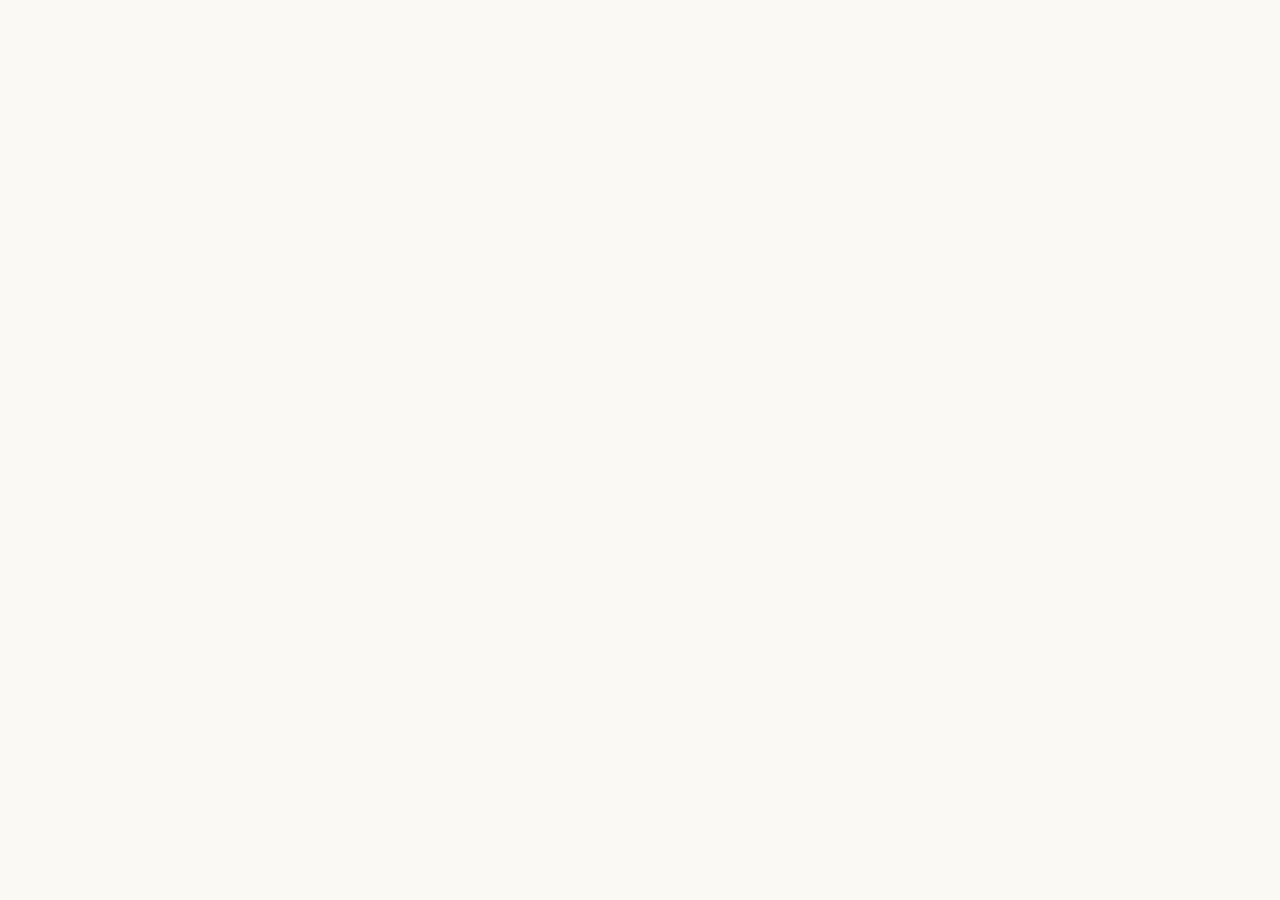
==== index.html @ 00b9f372 "Initial site" ====
<!DOCTYPE html><html lang="en"><head><meta charSet="utf-8"/><meta name="viewport" content="width=device-width, initial-scale=1"/><link rel="preload" as="image" href="/__l5e/assets-v1/bdac2f98-47c3-4724-bcce-546f2a1979a0/headshot-portrait.jpg"/><link rel="stylesheet" href="/assets/styles-sfELHkN-.css" data-precedence="default"/><link rel="stylesheet" href="https://fonts.googleapis.com/css2?family=Newsreader:opsz,wght@6..72,400;6..72,500;6..72,600&amp;family=Inter:wght@400;500;600&amp;family=IBM+Plex+Mono:wght@400&amp;display=swap" data-precedence="default"/><title>Austin van Loon — Sociologist &amp; Computational Social Scientist</title><meta name="author" content="Austin van Loon"/><meta property="og:site_name" content="Austin van Loon"/><meta property="og:image" content="https://austinvanloon.com/__l5e/assets-v1/bb53917c-8274-41da-8b8e-26cd615ee425/headshot-square.jpg"/><meta name="description" content="Austin van Loon is a sociologist and computational social scientist at the MIT Sloan School of Management. He studies how people make sense of their social worlds and builds methods for doing social science in the age of AI."/><meta property="og:title" content="Austin van Loon — Sociologist &amp; Computational Social Scientist"/><meta property="og:description" content="Austin van Loon is a sociologist and computational social scientist at the MIT Sloan School of Management. He studies how people make sense of their social worlds and builds methods for doing social science in the age of AI."/><meta property="og:url" content="https://austinvanloon.com/"/><meta property="og:type" content="website"/><meta name="twitter:card" content="summary"/><link rel="modulepreload" href="/assets/index-CsBzL3t3.js"/><link rel="modulepreload" href="/assets/routes-BfhGq9qo.js"/><link rel="modulepreload" href="/assets/ui-CiUpcqqv.js"/><link rel="icon" type="image/svg+xml" href="/favicon.svg"/><link rel="preconnect" href="https://fonts.googleapis.com"/><link rel="preconnect" href="https://fonts.gstatic.com" crossorigin="anonymous"/><link rel="canonical" href="https://austinvanloon.com/"/><script type="application/ld+json">{"@context":"https://schema.org","@type":"Person","name":"Austin van Loon","jobTitle":"Class of 1956 Career Development Assistant Professor, MIT Sloan School of Management","email":"mailto:vanloon@mit.edu","affiliation":{"@type":"Organization","name":"MIT Sloan School of Management"},"sameAs":["https://scholar.google.com/citations?user=yGcmQPIAAAAJ","https://github.com/AustinVL","https://www.linkedin.com/in/austin-van-loon-a25b64123/","https://x.com/AustinVanLoon","https://bsky.app/profile/austin-van-loon.bsky.social","https://mitsloan.mit.edu/faculty/directory/austin-van-loon","https://orcid.org/0000-0002-9565-7392"]}</script></head><body><div class="flex min-h-screen flex-col"><header class="sticky top-0 z-50 border-b border-rule bg-background/90 backdrop-blur-sm"><div class="mx-auto flex max-w-5xl items-center justify-between gap-4 px-5 py-3.5 sm:px-8"><a class="font-serif text-lg font-medium tracking-tight text-foreground hover:text-primary sm:text-xl active" href="/" data-status="active" aria-current="page">Austin van Loon</a><nav class="hidden items-center gap-6 min-[720px]:flex" aria-label="Primary"><a href="/research" class="text-sm text-muted-foreground transition-colors hover:text-primary">Research &amp; Writings</a><a href="/software-teaching" class="text-sm text-muted-foreground transition-colors hover:text-primary">Software &amp; Teaching</a><a href="/cv" class="text-sm text-muted-foreground transition-colors hover:text-primary">CV</a></nav><button type="button" aria-expanded="false" aria-label="Open menu" class="-mr-2 inline-flex shrink-0 items-center justify-center rounded-md p-2 text-foreground min-[720px]:hidden"><svg width="22" height="22" viewBox="0 0 24 24" fill="none" stroke="currentColor" stroke-width="1.75" aria-hidden="true"><path d="M3 6h18"></path><path d="M3 12h18"></path><path d="M3 18h18"></path></svg></button></div></header><div class="flex-1"><!--$--><main class="mx-auto max-w-5xl px-5 pt-14 sm:px-8 sm:pt-20"><section class="grid items-start gap-10 md:grid-cols-[1.35fr_1fr] md:gap-14"><div class="min-w-0"><h1 class="font-serif text-4xl leading-[1.1] text-foreground sm:text-5xl">Austin van Loon</h1><p class="mt-3 text-sm font-medium tracking-wide text-primary uppercase">Sociologist · Computational Social Scientist</p><p class="mt-3 text-base text-muted-foreground">Class of 1956 Career Development Assistant Professor,<br class="hidden sm:block"/> MIT Sloan School of Management</p><blockquote class="mt-7 border-l-2 border-primary/40 pl-5 font-serif text-lg leading-relaxed text-foreground sm:text-xl">I study how people make sense of their social worlds — and how that shapes whether we learn from disagreement, coordinate, and act together. I also build methods that use AI to make social science itself more rigorous, including experiments that combine human participants with AI predictions.</blockquote><div class="mt-8 flex flex-wrap gap-3"><a href="/research" class="rounded-md bg-primary px-4 py-2.5 text-sm font-medium text-primary-foreground transition-opacity hover:opacity-90">Research &amp; Writings</a><a href="/cv" class="rounded-md border border-rule px-4 py-2.5 text-sm font-medium text-foreground transition-colors hover:border-primary hover:text-primary">Curriculum Vitae</a></div></div><img src="/__l5e/assets-v1/bdac2f98-47c3-4724-bcce-546f2a1979a0/headshot-portrait.jpg" alt="Austin van Loon" width="1400" height="2100" class="w-full max-w-sm justify-self-start rounded-xl border border-rule object-cover md:justify-self-end"/></section><section class="mt-20 grid gap-6 md:grid-cols-2"><div class="rounded-xl border border-rule bg-card p-6 sm:p-8 "><h2 class="font-serif text-xl text-foreground">Making Sense of Disagreement</h2><p class="mt-3 text-sm leading-relaxed text-muted-foreground">In settings marked by disagreement and ambiguity, what happens next depends on interpretation: what information means, whose reading wins out, and how shared understandings turn into action. I study this in contexts ranging from political polarization and immigration attitudes to the design of social media platforms and the arrival of AI in organizations and higher education.</p><p class="mt-4 text-sm"><a href="/research#disagreement" class="link-accent">Explore this agenda →</a></p></div><div class="rounded-xl border border-rule bg-card p-6 sm:p-8 "><h2 class="font-serif text-xl text-foreground">Social Science in the Age of AI</h2><p class="mt-3 text-sm leading-relaxed text-muted-foreground">AI is transforming how social science gets done. Treating AI simulations as substitutes for people can produce confidently wrong conclusions — so I build methods that put AI to work without giving up rigor: experimental designs that mix human subjects with LLM predictions and stay unbiased no matter how wrong the model is, and frameworks for understanding what automated text analysis actually measures.</p><p class="mt-4 text-sm"><a href="/research#ai-methods" class="link-accent">Explore this agenda →</a></p></div></section><section class="mt-20"><h2 class="font-serif text-2xl text-foreground sm:text-3xl">About</h2><div class="measure mt-5 space-y-4 leading-relaxed text-foreground/90"><p>I am a sociologist and computational social scientist at the MIT Sloan School of Management, where I am the Class of 1956 Career Development Assistant Professor of Work and Organization Studies. I am a standing faculty member of the Organization Studies group, a core faculty member of the Economic Sociology program, and a member of the Managerial Communications group. I am also a member of the MIT Behavioral Research Lab Advisory Board.</p><p>Before MIT, I completed my PhD in Sociology at Stanford University, where my dissertation examined how artificial intelligence can be applied to the sociological study of meaning. I then spent a year as a postdoctoral associate at Duke University&#x27;s Polarization Lab. I received my B.S. in Sociology and my B.A. in Psychology from the University of Iowa.</p><p>My work has appeared in outlets including <em>Management Science</em>,<!-- --> <em>Sociological Methods &amp; Research</em>, <em>PNAS</em>,<!-- --> <em>Nature Human Behaviour</em>, <em>Nature Computational Science</em>,<!-- --> <em>Scientific Reports</em>, <em>Communications Psychology</em>,<!-- --> <em>Social Science Research</em>, and <em>American Behavioral Scientist</em>.</p></div></section><section class="mt-20"><h2 class="font-serif text-2xl text-foreground sm:text-3xl">Recent highlights</h2><ul class="mt-6 divide-y divide-rule border-t border-rule"><li class="grid gap-1 py-4 sm:grid-cols-[9rem_1fr] sm:gap-6"><span class="text-sm font-medium text-primary">July 2026</span><span class="text-sm leading-relaxed text-foreground/90">“Designing social media to promote productive political dialogue” published in<!-- --> <em>Scientific Reports</em>.</span></li><li class="grid gap-1 py-4 sm:grid-cols-[9rem_1fr] sm:gap-6"><span class="text-sm font-medium text-primary">July 2026</span><span class="text-sm leading-relaxed text-foreground/90"><code class="rounded bg-secondary px-1.5 py-0.5 font-mono text-[0.85em]">mixedsubjects</code>, our R package for designing and analyzing experiments that combine human subjects with LLM predictions, released on CRAN (v1.0.0).</span></li><li class="grid gap-1 py-4 sm:grid-cols-[9rem_1fr] sm:gap-6"><span class="text-sm font-medium text-primary">2026</span><span class="text-sm leading-relaxed text-foreground/90">Co-organizing the Junior Faculty in Organizational Theory Conference, held at MIT Sloan for the first time; invited talks at the Yale Computational Social Science Seminar and Northwestern&#x27;s symposium on validating generative-AI-based social science.</span></li><li class="grid gap-1 py-4 sm:grid-cols-[9rem_1fr] sm:gap-6"><span class="text-sm font-medium text-primary">August 2025</span><span class="text-sm leading-relaxed text-foreground/90">Invited News &amp; Views piece, “Experimenting on AI can (sometimes) teach us about ourselves,” published in <em>Nature Computational Science</em>.</span></li><li class="grid gap-1 py-4 sm:grid-cols-[9rem_1fr] sm:gap-6"><span class="text-sm font-medium text-primary">2025</span><span class="text-sm leading-relaxed text-foreground/90">“The Mixed Subjects Design” published in <em>Sociological Methods &amp; Research</em>.</span></li><li class="grid gap-1 py-4 sm:grid-cols-[9rem_1fr] sm:gap-6"><span class="text-sm font-medium text-primary">2025</span><span class="text-sm leading-relaxed text-foreground/90">Invited talks at NYU (PRIISM), SICSS-Paris, and the MIT Conference on Digital Experimentation.</span></li></ul></section><section class="mt-20"><h2 class="font-serif text-2xl text-foreground sm:text-3xl">Teaching</h2><p class="measure mt-5 leading-relaxed text-foreground/90">This year at MIT Sloan I teach <strong>AI Foundations</strong> (required AI-literacy sessions for MBA and EMBA students), lead <strong>AI Builder Space</strong> (a new course where students build products, ventures, and productivity tools with AI), and teach the PhD course <strong>Designing Empirical Research in the Social Sciences</strong>. I previously taught the core MBA course <strong>Communication for Leaders</strong> and co-created the <strong>Generative AI Hackathon for Social Good</strong>. Details, software, and open materials live on the<!-- --> <a href="/software-teaching" class="link-accent">Software &amp; Teaching page →</a></p></section><section class="mt-20"><h2 class="font-serif text-2xl text-foreground sm:text-3xl">Contact</h2><div class="measure mt-5 space-y-2 leading-relaxed text-foreground/90"><p><strong>Email:</strong> <a href="mailto:vanloon@mit.edu" class="link-accent">vanloon@mit.edu</a></p><p><strong>Office:</strong> E62-343, MIT Sloan School of Management, Cambridge, MA</p></div><h3 class="mt-8 font-serif text-lg text-foreground">Get in touch</h3><ul class="measure mt-3 space-y-3 text-sm leading-relaxed text-foreground/90"><li><strong>Researchers:</strong> I&#x27;m glad to hear from people interested in mixed-subjects designs, the projects above, or potential collaborations.</li><li><strong>Prospective PhD students:</strong> I work with doctoral students in MIT Sloan&#x27;s PhD program (Organization Studies and Economic Sociology) as well as MIT&#x27;s Institute for Data, Systems, and Society (IDSS). You don&#x27;t need to email before applying — but you&#x27;re welcome to.</li><li><strong>Journalists &amp; practitioners:</strong> I&#x27;m happy to talk about AI and social science, political division, and designing healthier online platforms.</li></ul></section></main><script>(function(a,f){let l;try{l=JSON.parse(sessionStorage.getItem(a)||"{}")}catch{return}const n=l?.[f||history.state?.__TSR_key];let c=!1;for(const t in n){const e=n[t],o=e?.scrollX,s=e?.scrollY;if(Number.isFinite(o)&&Number.isFinite(s)){if(t==="window")scrollTo(o,s),c=!0;else if(t)try{const r=document.querySelector(t);r&&(r.scrollLeft=o,r.scrollTop=s)}catch{}}}if(c)return;const i=location.hash.slice(1);if(i){const t=history.state?.__hashScrollIntoViewOptions??!0;if(t){const e=document.getElementById(i);e&&e.scrollIntoView(t)}return}scrollTo(0,0)})("tsr-scroll-restoration-v1_3");document.currentScript.remove()</script><!--/$--></div><footer class="mt-24 border-t border-rule"><div class="mx-auto max-w-5xl px-5 py-10 sm:px-8"><div class="flex flex-wrap items-center gap-5"><a href="https://scholar.google.com/citations?user=yGcmQPIAAAAJ" target="_blank" rel="noreferrer" aria-label="Google Scholar" title="Google Scholar" class="text-foreground transition-colors hover:text-primary inline-flex items-center justify-center"><svg width="20" height="20" viewBox="0 0 24 24" fill="currentColor" aria-hidden="true"><path d="M12 2L1 8l11 6 9-4.91V17h2V8L12 2zM5 13.18v4L12 21l7-3.82v-4L12 17l-7-3.82z"></path></svg></a><a href="https://github.com/AustinVL" target="_blank" rel="noreferrer" aria-label="GitHub" title="GitHub" class="text-foreground transition-colors hover:text-primary inline-flex items-center justify-center"><svg width="20" height="20" viewBox="0 0 24 24" fill="currentColor" aria-hidden="true"><path d="M12 .3a12 12 0 0 0-3.8 23.4c.6.1.8-.3.8-.6v-2c-3.3.7-4-1.6-4-1.6-.6-1.4-1.4-1.8-1.4-1.8-1.1-.8.1-.8.1-.8 1.2.1 1.9 1.2 1.9 1.2 1.1 1.9 2.9 1.3 3.6 1 .1-.8.4-1.3.8-1.6-2.7-.3-5.5-1.3-5.5-5.9 0-1.3.5-2.4 1.2-3.2-.1-.3-.5-1.5.1-3.2 0 0 1-.3 3.3 1.2a11.5 11.5 0 0 1 6 0C17.3 4.7 18.3 5 18.3 5c.6 1.7.2 2.9.1 3.2.8.8 1.2 1.9 1.2 3.2 0 4.6-2.8 5.6-5.5 5.9.4.4.8 1.1.8 2.2v3.3c0 .3.2.7.8.6A12 12 0 0 0 12 .3z"></path></svg></a><a href="https://www.linkedin.com/in/austin-van-loon-a25b64123/" target="_blank" rel="noreferrer" aria-label="LinkedIn" title="LinkedIn" class="text-foreground transition-colors hover:text-primary inline-flex items-center justify-center"><svg width="20" height="20" viewBox="0 0 24 24" fill="currentColor" aria-hidden="true"><path d="M20.45 20.45h-3.55v-5.57c0-1.33-.02-3.04-1.85-3.04-1.86 0-2.14 1.45-2.14 2.94v5.67H9.35V9h3.41v1.56h.05c.47-.9 1.63-1.85 3.36-1.85 3.6 0 4.27 2.37 4.27 5.45v6.29zM5.34 7.43a2.06 2.06 0 1 1 0-4.13 2.06 2.06 0 0 1 0 4.13zM7.12 20.45H3.55V9h3.57v11.45zM22.22 0H1.77C.79 0 0 .77 0 1.72v20.56C0 23.23.79 24 1.77 24h20.45c.98 0 1.78-.77 1.78-1.72V1.72C24 .77 23.2 0 22.22 0z"></path></svg></a><a href="https://x.com/AustinVanLoon" target="_blank" rel="noreferrer" aria-label="X" title="X" class="text-foreground transition-colors hover:text-primary inline-flex items-center justify-center"><svg width="18" height="18" viewBox="0 0 24 24" fill="currentColor" aria-hidden="true"><path d="M18.9 1.15h3.68l-8.04 9.19L24 22.85h-7.41l-5.8-7.58-6.64 7.58H.46l8.6-9.83L0 1.15h7.59l5.24 6.93 6.07-6.93zm-1.29 19.5h2.04L6.49 3.24H4.3l13.31 17.41z"></path></svg></a><a href="https://bsky.app/profile/austin-van-loon.bsky.social" target="_blank" rel="noreferrer" aria-label="Bluesky" title="Bluesky" class="text-foreground transition-colors hover:text-primary inline-flex items-center justify-center"><svg width="20" height="20" viewBox="0 0 24 24" fill="currentColor" aria-hidden="true"><path d="M12 10.8C10.9 8.6 7.9 4.6 5.1 2.6 2.4.7 1.4 1 .7 1.3.0 1.7 0 2.9 0 3.6c0 .7.4 6 .7 6.9.9 3 4 4 7 3.7-4.4.7-8.3 2.3-3.2 8 5.6 5.8 7.7-1.2 8.7-4.8 1.1 3.5 2.3 10.3 8.6 4.8 4.8-4.8 1.3-7.3-3.1-8 3 .3 6.1-.7 7-3.7.3-.9.7-6.2.7-6.9 0-.7 0-1.9-.7-2.3-.7-.3-1.7-.6-4.4 1.3C16.1 4.6 13.1 8.6 12 10.8z"></path></svg></a><a href="https://mitsloan.mit.edu/faculty/directory/austin-van-loon" target="_blank" rel="noreferrer" aria-label="MIT Sloan profile" title="MIT Sloan profile" class="text-foreground transition-colors hover:text-primary inline-flex items-center justify-center"><svg width="20" height="20" viewBox="0 0 24 24" fill="none" stroke="currentColor" stroke-width="1.8" aria-hidden="true"><circle cx="12" cy="12" r="9"></circle><path d="M3 12h18M12 3c2.5 2.6 3.8 5.7 3.8 9S14.5 18.4 12 21c-2.5-2.6-3.8-5.7-3.8-9S9.5 5.6 12 3z"></path></svg></a></div><p class="mt-6 text-sm text-muted-foreground"><a class="link-accent" href="mailto:vanloon@mit.edu">vanloon@mit.edu</a> <!-- -->· E62-343, MIT Sloan School of Management, Cambridge, MA</p><p class="mt-2 text-sm text-muted-foreground">© 2026 Austin van Loon · MIT Sloan School of Management</p></div></footer></div><script class="$tsr" id="$tsr-stream-barrier">(self.$R=self.$R||{})["tsr"]=[];self.$_TSR={h(){this.hydrated=!0,this.c()},e(){this.streamEnded=!0,this.c()},c(){this.hydrated&&this.streamEnded&&(delete self.$_TSR,delete self.$R.tsr)},p(e){this.initialized?e():this.buffer.push(e)},buffer:[]};$_TSR.router=($R=>$R[0]={manifest:$R[1]={routes:$R[2]={__root__:$R[3]={preloads:$R[4]=["/assets/index-CsBzL3t3.js"],scripts:$R[5]=[$R[6]={attrs:$R[7]={type:"module",async:!0,src:"/assets/index-CsBzL3t3.js"}}]},"/":$R[8]={preloads:$R[9]=["/assets/routes-BfhGq9qo.js","/assets/ui-CiUpcqqv.js"]}}},matches:$R[10]=[$R[11]={i:"__root__ ",u:1789347440034,s:"success",ssr:!0},$R[12]={i:"  ",u:1789347440035,s:"success",ssr:!0}],lastMatchId:"  "})($R["tsr"]);$_TSR.e();document.currentScript.remove()</script><script type="module" async="" src="/assets/index-CsBzL3t3.js"></script></body></html>
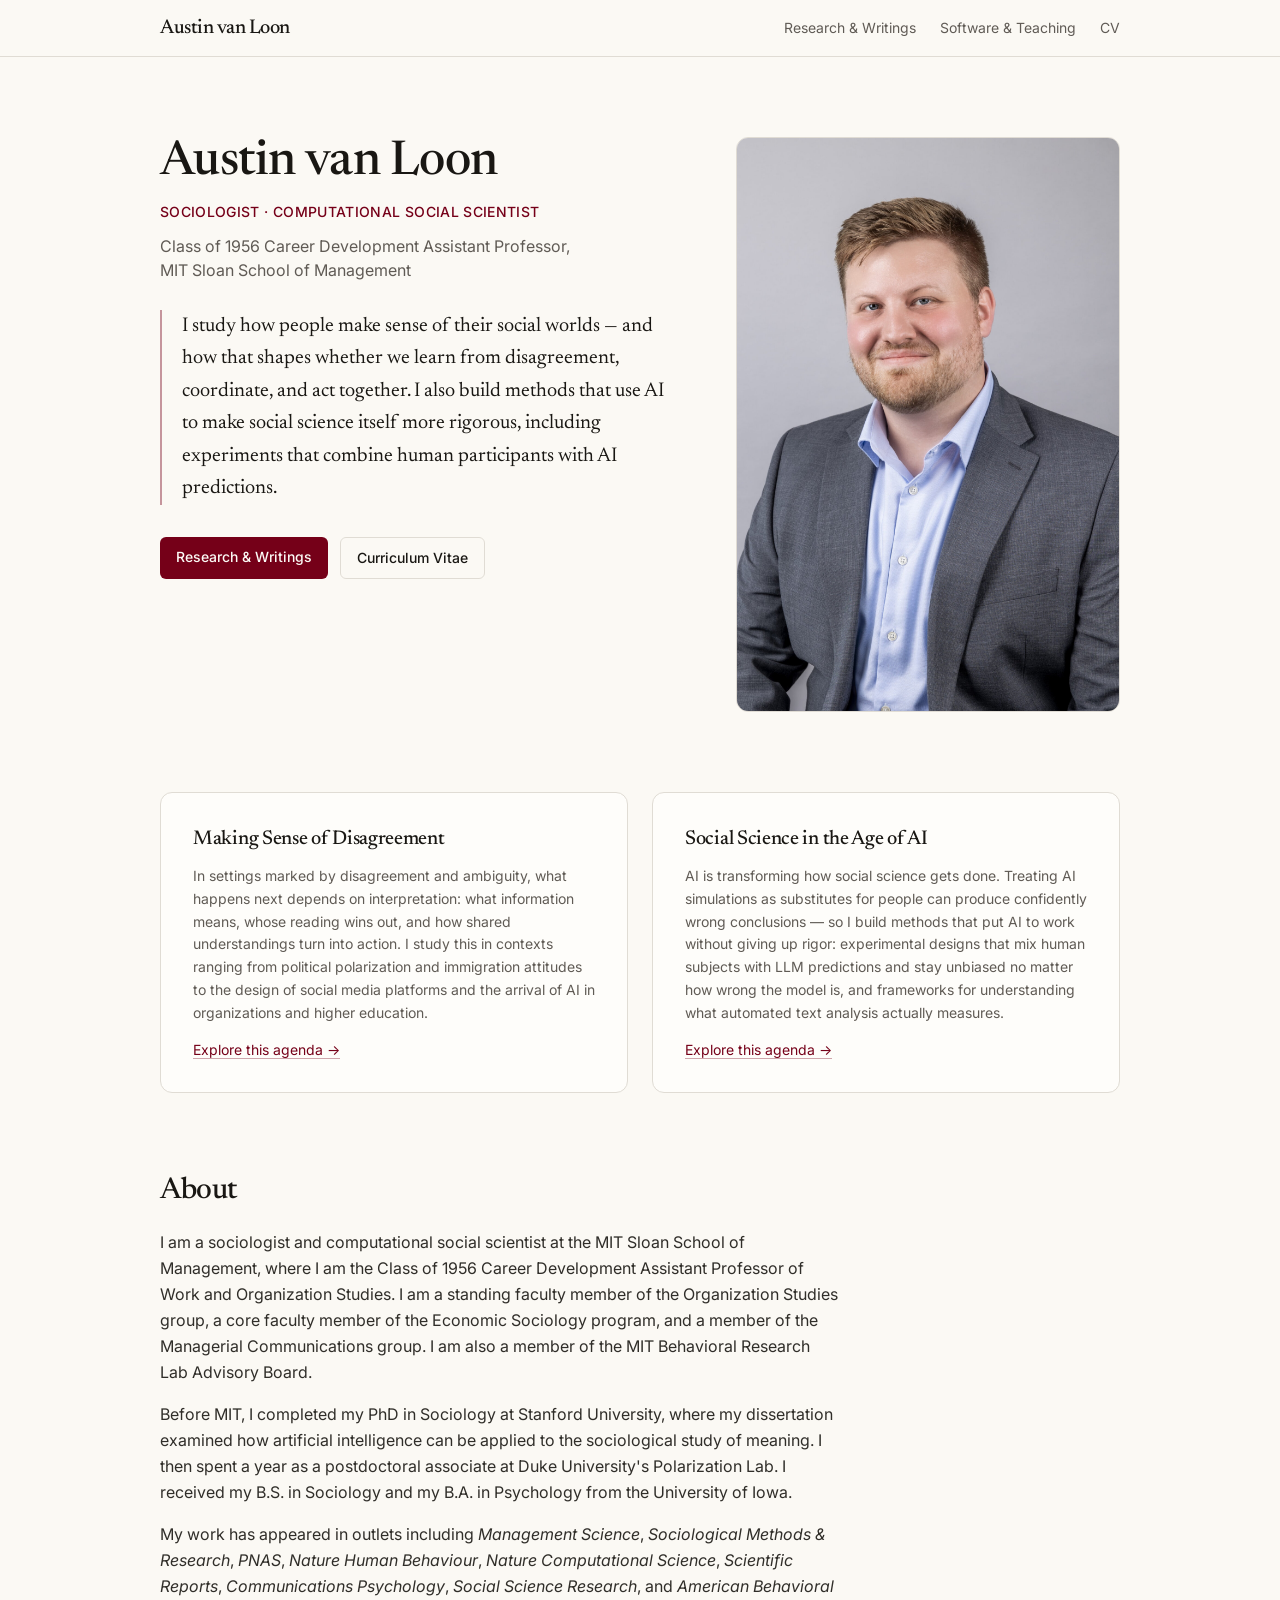
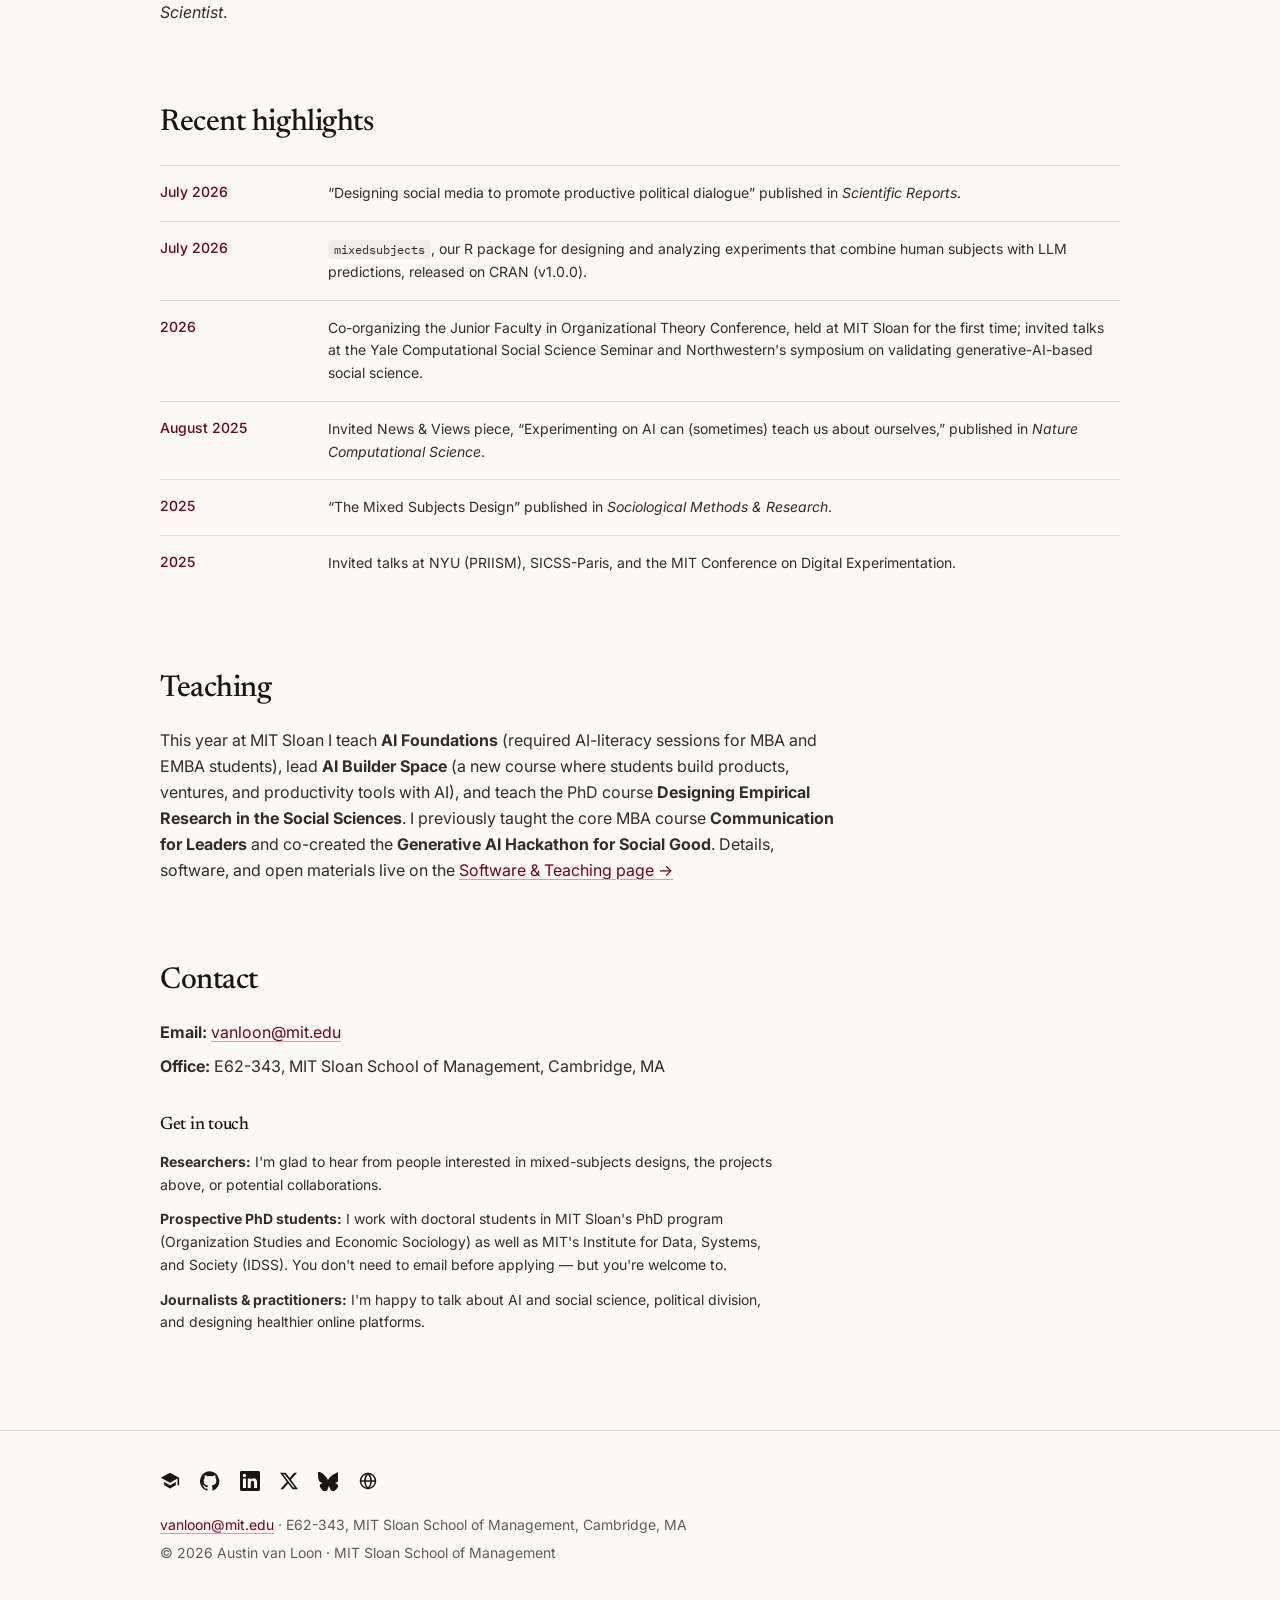
==== commit a153d363: "Remove the React/Lovable runtime; serve the pages as plain static HTML - Strip TanStack Router scrip" ====
--- a/index.html
+++ b/index.html
@@ -1 +1 @@
-<!DOCTYPE html><html lang="en"><head><meta charSet="utf-8"/><meta name="viewport" content="width=device-width, initial-scale=1"/><link rel="preload" as="image" href="/__l5e/assets-v1/bdac2f98-47c3-4724-bcce-546f2a1979a0/headshot-portrait.jpg"/><link rel="stylesheet" href="/assets/styles-sfELHkN-.css" data-precedence="default"/><link rel="stylesheet" href="https://fonts.googleapis.com/css2?family=Newsreader:opsz,wght@6..72,400;6..72,500;6..72,600&amp;family=Inter:wght@400;500;600&amp;family=IBM+Plex+Mono:wght@400&amp;display=swap" data-precedence="default"/><title>Austin van Loon — Sociologist &amp; Computational Social Scientist</title><meta name="author" content="Austin van Loon"/><meta property="og:site_name" content="Austin van Loon"/><meta property="og:image" content="https://austinvanloon.com/__l5e/assets-v1/bb53917c-8274-41da-8b8e-26cd615ee425/headshot-square.jpg"/><meta name="description" content="Austin van Loon is a sociologist and computational social scientist at the MIT Sloan School of Management. He studies how people make sense of their social worlds and builds methods for doing social science in the age of AI."/><meta property="og:title" content="Austin van Loon — Sociologist &amp; Computational Social Scientist"/><meta property="og:description" content="Austin van Loon is a sociologist and computational social scientist at the MIT Sloan School of Management. He studies how people make sense of their social worlds and builds methods for doing social science in the age of AI."/><meta property="og:url" content="https://austinvanloon.com/"/><meta property="og:type" content="website"/><meta name="twitter:card" content="summary"/><link rel="modulepreload" href="/assets/index-CsBzL3t3.js"/><link rel="modulepreload" href="/assets/routes-BfhGq9qo.js"/><link rel="modulepreload" href="/assets/ui-CiUpcqqv.js"/><link rel="icon" type="image/svg+xml" href="/favicon.svg"/><link rel="preconnect" href="https://fonts.googleapis.com"/><link rel="preconnect" href="https://fonts.gstatic.com" crossorigin="anonymous"/><link rel="canonical" href="https://austinvanloon.com/"/><script type="application/ld+json">{"@context":"https://schema.org","@type":"Person","name":"Austin van Loon","jobTitle":"Class of 1956 Career Development Assistant Professor, MIT Sloan School of Management","email":"mailto:vanloon@mit.edu","affiliation":{"@type":"Organization","name":"MIT Sloan School of Management"},"sameAs":["https://scholar.google.com/citations?user=yGcmQPIAAAAJ","https://github.com/AustinVL","https://www.linkedin.com/in/austin-van-loon-a25b64123/","https://x.com/AustinVanLoon","https://bsky.app/profile/austin-van-loon.bsky.social","https://mitsloan.mit.edu/faculty/directory/austin-van-loon","https://orcid.org/0000-0002-9565-7392"]}</script></head><body><div class="flex min-h-screen flex-col"><header class="sticky top-0 z-50 border-b border-rule bg-background/90 backdrop-blur-sm"><div class="mx-auto flex max-w-5xl items-center justify-between gap-4 px-5 py-3.5 sm:px-8"><a class="font-serif text-lg font-medium tracking-tight text-foreground hover:text-primary sm:text-xl active" href="/" data-status="active" aria-current="page">Austin van Loon</a><nav class="hidden items-center gap-6 min-[720px]:flex" aria-label="Primary"><a href="/research" class="text-sm text-muted-foreground transition-colors hover:text-primary">Research &amp; Writings</a><a href="/software-teaching" class="text-sm text-muted-foreground transition-colors hover:text-primary">Software &amp; Teaching</a><a href="/cv" class="text-sm text-muted-foreground transition-colors hover:text-primary">CV</a></nav><button type="button" aria-expanded="false" aria-label="Open menu" class="-mr-2 inline-flex shrink-0 items-center justify-center rounded-md p-2 text-foreground min-[720px]:hidden"><svg width="22" height="22" viewBox="0 0 24 24" fill="none" stroke="currentColor" stroke-width="1.75" aria-hidden="true"><path d="M3 6h18"></path><path d="M3 12h18"></path><path d="M3 18h18"></path></svg></button></div></header><div class="flex-1"><!--$--><main class="mx-auto max-w-5xl px-5 pt-14 sm:px-8 sm:pt-20"><section class="grid items-start gap-10 md:grid-cols-[1.35fr_1fr] md:gap-14"><div class="min-w-0"><h1 class="font-serif text-4xl leading-[1.1] text-foreground sm:text-5xl">Austin van Loon</h1><p class="mt-3 text-sm font-medium tracking-wide text-primary uppercase">Sociologist · Computational Social Scientist</p><p class="mt-3 text-base text-muted-foreground">Class of 1956 Career Development Assistant Professor,<br class="hidden sm:block"/> MIT Sloan School of Management</p><blockquote class="mt-7 border-l-2 border-primary/40 pl-5 font-serif text-lg leading-relaxed text-foreground sm:text-xl">I study how people make sense of their social worlds — and how that shapes whether we learn from disagreement, coordinate, and act together. I also build methods that use AI to make social science itself more rigorous, including experiments that combine human participants with AI predictions.</blockquote><div class="mt-8 flex flex-wrap gap-3"><a href="/research" class="rounded-md bg-primary px-4 py-2.5 text-sm font-medium text-primary-foreground transition-opacity hover:opacity-90">Research &amp; Writings</a><a href="/cv" class="rounded-md border border-rule px-4 py-2.5 text-sm font-medium text-foreground transition-colors hover:border-primary hover:text-primary">Curriculum Vitae</a></div></div><img src="/__l5e/assets-v1/bdac2f98-47c3-4724-bcce-546f2a1979a0/headshot-portrait.jpg" alt="Austin van Loon" width="1400" height="2100" class="w-full max-w-sm justify-self-start rounded-xl border border-rule object-cover md:justify-self-end"/></section><section class="mt-20 grid gap-6 md:grid-cols-2"><div class="rounded-xl border border-rule bg-card p-6 sm:p-8 "><h2 class="font-serif text-xl text-foreground">Making Sense of Disagreement</h2><p class="mt-3 text-sm leading-relaxed text-muted-foreground">In settings marked by disagreement and ambiguity, what happens next depends on interpretation: what information means, whose reading wins out, and how shared understandings turn into action. I study this in contexts ranging from political polarization and immigration attitudes to the design of social media platforms and the arrival of AI in organizations and higher education.</p><p class="mt-4 text-sm"><a href="/research#disagreement" class="link-accent">Explore this agenda →</a></p></div><div class="rounded-xl border border-rule bg-card p-6 sm:p-8 "><h2 class="font-serif text-xl text-foreground">Social Science in the Age of AI</h2><p class="mt-3 text-sm leading-relaxed text-muted-foreground">AI is transforming how social science gets done. Treating AI simulations as substitutes for people can produce confidently wrong conclusions — so I build methods that put AI to work without giving up rigor: experimental designs that mix human subjects with LLM predictions and stay unbiased no matter how wrong the model is, and frameworks for understanding what automated text analysis actually measures.</p><p class="mt-4 text-sm"><a href="/research#ai-methods" class="link-accent">Explore this agenda →</a></p></div></section><section class="mt-20"><h2 class="font-serif text-2xl text-foreground sm:text-3xl">About</h2><div class="measure mt-5 space-y-4 leading-relaxed text-foreground/90"><p>I am a sociologist and computational social scientist at the MIT Sloan School of Management, where I am the Class of 1956 Career Development Assistant Professor of Work and Organization Studies. I am a standing faculty member of the Organization Studies group, a core faculty member of the Economic Sociology program, and a member of the Managerial Communications group. I am also a member of the MIT Behavioral Research Lab Advisory Board.</p><p>Before MIT, I completed my PhD in Sociology at Stanford University, where my dissertation examined how artificial intelligence can be applied to the sociological study of meaning. I then spent a year as a postdoctoral associate at Duke University&#x27;s Polarization Lab. I received my B.S. in Sociology and my B.A. in Psychology from the University of Iowa.</p><p>My work has appeared in outlets including <em>Management Science</em>,<!-- --> <em>Sociological Methods &amp; Research</em>, <em>PNAS</em>,<!-- --> <em>Nature Human Behaviour</em>, <em>Nature Computational Science</em>,<!-- --> <em>Scientific Reports</em>, <em>Communications Psychology</em>,<!-- --> <em>Social Science Research</em>, and <em>American Behavioral Scientist</em>.</p></div></section><section class="mt-20"><h2 class="font-serif text-2xl text-foreground sm:text-3xl">Recent highlights</h2><ul class="mt-6 divide-y divide-rule border-t border-rule"><li class="grid gap-1 py-4 sm:grid-cols-[9rem_1fr] sm:gap-6"><span class="text-sm font-medium text-primary">July 2026</span><span class="text-sm leading-relaxed text-foreground/90">“Designing social media to promote productive political dialogue” published in<!-- --> <em>Scientific Reports</em>.</span></li><li class="grid gap-1 py-4 sm:grid-cols-[9rem_1fr] sm:gap-6"><span class="text-sm font-medium text-primary">July 2026</span><span class="text-sm leading-relaxed text-foreground/90"><code class="rounded bg-secondary px-1.5 py-0.5 font-mono text-[0.85em]">mixedsubjects</code>, our R package for designing and analyzing experiments that combine human subjects with LLM predictions, released on CRAN (v1.0.0).</span></li><li class="grid gap-1 py-4 sm:grid-cols-[9rem_1fr] sm:gap-6"><span class="text-sm font-medium text-primary">2026</span><span class="text-sm leading-relaxed text-foreground/90">Co-organizing the Junior Faculty in Organizational Theory Conference, held at MIT Sloan for the first time; invited talks at the Yale Computational Social Science Seminar and Northwestern&#x27;s symposium on validating generative-AI-based social science.</span></li><li class="grid gap-1 py-4 sm:grid-cols-[9rem_1fr] sm:gap-6"><span class="text-sm font-medium text-primary">August 2025</span><span class="text-sm leading-relaxed text-foreground/90">Invited News &amp; Views piece, “Experimenting on AI can (sometimes) teach us about ourselves,” published in <em>Nature Computational Science</em>.</span></li><li class="grid gap-1 py-4 sm:grid-cols-[9rem_1fr] sm:gap-6"><span class="text-sm font-medium text-primary">2025</span><span class="text-sm leading-relaxed text-foreground/90">“The Mixed Subjects Design” published in <em>Sociological Methods &amp; Research</em>.</span></li><li class="grid gap-1 py-4 sm:grid-cols-[9rem_1fr] sm:gap-6"><span class="text-sm font-medium text-primary">2025</span><span class="text-sm leading-relaxed text-foreground/90">Invited talks at NYU (PRIISM), SICSS-Paris, and the MIT Conference on Digital Experimentation.</span></li></ul></section><section class="mt-20"><h2 class="font-serif text-2xl text-foreground sm:text-3xl">Teaching</h2><p class="measure mt-5 leading-relaxed text-foreground/90">This year at MIT Sloan I teach <strong>AI Foundations</strong> (required AI-literacy sessions for MBA and EMBA students), lead <strong>AI Builder Space</strong> (a new course where students build products, ventures, and productivity tools with AI), and teach the PhD course <strong>Designing Empirical Research in the Social Sciences</strong>. I previously taught the core MBA course <strong>Communication for Leaders</strong> and co-created the <strong>Generative AI Hackathon for Social Good</strong>. Details, software, and open materials live on the<!-- --> <a href="/software-teaching" class="link-accent">Software &amp; Teaching page →</a></p></section><section class="mt-20"><h2 class="font-serif text-2xl text-foreground sm:text-3xl">Contact</h2><div class="measure mt-5 space-y-2 leading-relaxed text-foreground/90"><p><strong>Email:</strong> <a href="mailto:vanloon@mit.edu" class="link-accent">vanloon@mit.edu</a></p><p><strong>Office:</strong> E62-343, MIT Sloan School of Management, Cambridge, MA</p></div><h3 class="mt-8 font-serif text-lg text-foreground">Get in touch</h3><ul class="measure mt-3 space-y-3 text-sm leading-relaxed text-foreground/90"><li><strong>Researchers:</strong> I&#x27;m glad to hear from people interested in mixed-subjects designs, the projects above, or potential collaborations.</li><li><strong>Prospective PhD students:</strong> I work with doctoral students in MIT Sloan&#x27;s PhD program (Organization Studies and Economic Sociology) as well as MIT&#x27;s Institute for Data, Systems, and Society (IDSS). You don&#x27;t need to email before applying — but you&#x27;re welcome to.</li><li><strong>Journalists &amp; practitioners:</strong> I&#x27;m happy to talk about AI and social science, political division, and designing healthier online platforms.</li></ul></section></main><script>(function(a,f){let l;try{l=JSON.parse(sessionStorage.getItem(a)||"{}")}catch{return}const n=l?.[f||history.state?.__TSR_key];let c=!1;for(const t in n){const e=n[t],o=e?.scrollX,s=e?.scrollY;if(Number.isFinite(o)&&Number.isFinite(s)){if(t==="window")scrollTo(o,s),c=!0;else if(t)try{const r=document.querySelector(t);r&&(r.scrollLeft=o,r.scrollTop=s)}catch{}}}if(c)return;const i=location.hash.slice(1);if(i){const t=history.state?.__hashScrollIntoViewOptions??!0;if(t){const e=document.getElementById(i);e&&e.scrollIntoView(t)}return}scrollTo(0,0)})("tsr-scroll-restoration-v1_3");document.currentScript.remove()</script><!--/$--></div><footer class="mt-24 border-t border-rule"><div class="mx-auto max-w-5xl px-5 py-10 sm:px-8"><div class="flex flex-wrap items-center gap-5"><a href="https://scholar.google.com/citations?user=yGcmQPIAAAAJ" target="_blank" rel="noreferrer" aria-label="Google Scholar" title="Google Scholar" class="text-foreground transition-colors hover:text-primary inline-flex items-center justify-center"><svg width="20" height="20" viewBox="0 0 24 24" fill="currentColor" aria-hidden="true"><path d="M12 2L1 8l11 6 9-4.91V17h2V8L12 2zM5 13.18v4L12 21l7-3.82v-4L12 17l-7-3.82z"></path></svg></a><a href="https://github.com/AustinVL" target="_blank" rel="noreferrer" aria-label="GitHub" title="GitHub" class="text-foreground transition-colors hover:text-primary inline-flex items-center justify-center"><svg width="20" height="20" viewBox="0 0 24 24" fill="currentColor" aria-hidden="true"><path d="M12 .3a12 12 0 0 0-3.8 23.4c.6.1.8-.3.8-.6v-2c-3.3.7-4-1.6-4-1.6-.6-1.4-1.4-1.8-1.4-1.8-1.1-.8.1-.8.1-.8 1.2.1 1.9 1.2 1.9 1.2 1.1 1.9 2.9 1.3 3.6 1 .1-.8.4-1.3.8-1.6-2.7-.3-5.5-1.3-5.5-5.9 0-1.3.5-2.4 1.2-3.2-.1-.3-.5-1.5.1-3.2 0 0 1-.3 3.3 1.2a11.5 11.5 0 0 1 6 0C17.3 4.7 18.3 5 18.3 5c.6 1.7.2 2.9.1 3.2.8.8 1.2 1.9 1.2 3.2 0 4.6-2.8 5.6-5.5 5.9.4.4.8 1.1.8 2.2v3.3c0 .3.2.7.8.6A12 12 0 0 0 12 .3z"></path></svg></a><a href="https://www.linkedin.com/in/austin-van-loon-a25b64123/" target="_blank" rel="noreferrer" aria-label="LinkedIn" title="LinkedIn" class="text-foreground transition-colors hover:text-primary inline-flex items-center justify-center"><svg width="20" height="20" viewBox="0 0 24 24" fill="currentColor" aria-hidden="true"><path d="M20.45 20.45h-3.55v-5.57c0-1.33-.02-3.04-1.85-3.04-1.86 0-2.14 1.45-2.14 2.94v5.67H9.35V9h3.41v1.56h.05c.47-.9 1.63-1.85 3.36-1.85 3.6 0 4.27 2.37 4.27 5.45v6.29zM5.34 7.43a2.06 2.06 0 1 1 0-4.13 2.06 2.06 0 0 1 0 4.13zM7.12 20.45H3.55V9h3.57v11.45zM22.22 0H1.77C.79 0 0 .77 0 1.72v20.56C0 23.23.79 24 1.77 24h20.45c.98 0 1.78-.77 1.78-1.72V1.72C24 .77 23.2 0 22.22 0z"></path></svg></a><a href="https://x.com/AustinVanLoon" target="_blank" rel="noreferrer" aria-label="X" title="X" class="text-foreground transition-colors hover:text-primary inline-flex items-center justify-center"><svg width="18" height="18" viewBox="0 0 24 24" fill="currentColor" aria-hidden="true"><path d="M18.9 1.15h3.68l-8.04 9.19L24 22.85h-7.41l-5.8-7.58-6.64 7.58H.46l8.6-9.83L0 1.15h7.59l5.24 6.93 6.07-6.93zm-1.29 19.5h2.04L6.49 3.24H4.3l13.31 17.41z"></path></svg></a><a href="https://bsky.app/profile/austin-van-loon.bsky.social" target="_blank" rel="noreferrer" aria-label="Bluesky" title="Bluesky" class="text-foreground transition-colors hover:text-primary inline-flex items-center justify-center"><svg width="20" height="20" viewBox="0 0 24 24" fill="currentColor" aria-hidden="true"><path d="M12 10.8C10.9 8.6 7.9 4.6 5.1 2.6 2.4.7 1.4 1 .7 1.3.0 1.7 0 2.9 0 3.6c0 .7.4 6 .7 6.9.9 3 4 4 7 3.7-4.4.7-8.3 2.3-3.2 8 5.6 5.8 7.7-1.2 8.7-4.8 1.1 3.5 2.3 10.3 8.6 4.8 4.8-4.8 1.3-7.3-3.1-8 3 .3 6.1-.7 7-3.7.3-.9.7-6.2.7-6.9 0-.7 0-1.9-.7-2.3-.7-.3-1.7-.6-4.4 1.3C16.1 4.6 13.1 8.6 12 10.8z"></path></svg></a><a href="https://mitsloan.mit.edu/faculty/directory/austin-van-loon" target="_blank" rel="noreferrer" aria-label="MIT Sloan profile" title="MIT Sloan profile" class="text-foreground transition-colors hover:text-primary inline-flex items-center justify-center"><svg width="20" height="20" viewBox="0 0 24 24" fill="none" stroke="currentColor" stroke-width="1.8" aria-hidden="true"><circle cx="12" cy="12" r="9"></circle><path d="M3 12h18M12 3c2.5 2.6 3.8 5.7 3.8 9S14.5 18.4 12 21c-2.5-2.6-3.8-5.7-3.8-9S9.5 5.6 12 3z"></path></svg></a></div><p class="mt-6 text-sm text-muted-foreground"><a class="link-accent" href="mailto:vanloon@mit.edu">vanloon@mit.edu</a> <!-- -->· E62-343, MIT Sloan School of Management, Cambridge, MA</p><p class="mt-2 text-sm text-muted-foreground">© 2026 Austin van Loon · MIT Sloan School of Management</p></div></footer></div><script class="$tsr" id="$tsr-stream-barrier">(self.$R=self.$R||{})["tsr"]=[];self.$_TSR={h(){this.hydrated=!0,this.c()},e(){this.streamEnded=!0,this.c()},c(){this.hydrated&&this.streamEnded&&(delete self.$_TSR,delete self.$R.tsr)},p(e){this.initialized?e():this.buffer.push(e)},buffer:[]};$_TSR.router=($R=>$R[0]={manifest:$R[1]={routes:$R[2]={__root__:$R[3]={preloads:$R[4]=["/assets/index-CsBzL3t3.js"],scripts:$R[5]=[$R[6]={attrs:$R[7]={type:"module",async:!0,src:"/assets/index-CsBzL3t3.js"}}]},"/":$R[8]={preloads:$R[9]=["/assets/routes-BfhGq9qo.js","/assets/ui-CiUpcqqv.js"]}}},matches:$R[10]=[$R[11]={i:"__root__ ",u:1789347440034,s:"success",ssr:!0},$R[12]={i:"  ",u:1789347440035,s:"success",ssr:!0}],lastMatchId:"  "})($R["tsr"]);$_TSR.e();document.currentScript.remove()</script><script type="module" async="" src="/assets/index-CsBzL3t3.js"></script></body></html>+<!DOCTYPE html><html lang="en"><head><meta charSet="utf-8"/><meta name="viewport" content="width=device-width, initial-scale=1"/><link rel="preload" as="image" href="/__l5e/assets-v1/bdac2f98-47c3-4724-bcce-546f2a1979a0/headshot-portrait.jpg"/><link rel="stylesheet" href="/assets/styles.css"/><link rel="stylesheet" href="/assets/site.css"/><link rel="stylesheet" href="https://fonts.googleapis.com/css2?family=Newsreader:opsz,wght@6..72,400;6..72,500;6..72,600&amp;family=Inter:wght@400;500;600&amp;family=IBM+Plex+Mono:wght@400&amp;display=swap" /><title>Austin van Loon — Sociologist &amp; Computational Social Scientist</title><meta name="author" content="Austin van Loon"/><meta property="og:site_name" content="Austin van Loon"/><meta property="og:image" content="https://austinvanloon.com/__l5e/assets-v1/bb53917c-8274-41da-8b8e-26cd615ee425/headshot-square.jpg"/><meta name="description" content="Austin van Loon is a sociologist and computational social scientist at the MIT Sloan School of Management. He studies how people make sense of their social worlds and builds methods for doing social science in the age of AI."/><meta property="og:title" content="Austin van Loon — Sociologist &amp; Computational Social Scientist"/><meta property="og:description" content="Austin van Loon is a sociologist and computational social scientist at the MIT Sloan School of Management. He studies how people make sense of their social worlds and builds methods for doing social science in the age of AI."/><meta property="og:url" content="https://austinvanloon.com/"/><meta property="og:type" content="website"/><meta name="twitter:card" content="summary"/><link rel="icon" type="image/svg+xml" href="/favicon.svg"/><link rel="preconnect" href="https://fonts.googleapis.com"/><link rel="preconnect" href="https://fonts.gstatic.com" crossorigin="anonymous"/><link rel="canonical" href="https://austinvanloon.com/"/><script type="application/ld+json">{"@context":"https://schema.org","@type":"Person","name":"Austin van Loon","jobTitle":"Class of 1956 Career Development Assistant Professor, MIT Sloan School of Management","email":"mailto:vanloon@mit.edu","affiliation":{"@type":"Organization","name":"MIT Sloan School of Management"},"sameAs":["https://scholar.google.com/citations?user=yGcmQPIAAAAJ","https://github.com/AustinVL","https://www.linkedin.com/in/austin-van-loon-a25b64123/","https://x.com/AustinVanLoon","https://bsky.app/profile/austin-van-loon.bsky.social","https://mitsloan.mit.edu/faculty/directory/austin-van-loon","https://orcid.org/0000-0002-9565-7392"]}</script></head><body><div class="flex min-h-screen flex-col"><header class="sticky top-0 z-50 border-b border-rule bg-background/90 backdrop-blur-sm"><div class="mx-auto flex max-w-5xl items-center justify-between gap-4 px-5 py-3.5 sm:px-8"><a class="font-serif text-lg font-medium tracking-tight text-foreground hover:text-primary sm:text-xl active" href="/" aria-current="page">Austin van Loon</a><nav class="hidden items-center gap-6 min-[720px]:flex" aria-label="Primary"><a href="/research" class="text-sm text-muted-foreground transition-colors hover:text-primary">Research &amp; Writings</a><a href="/software-teaching" class="text-sm text-muted-foreground transition-colors hover:text-primary">Software &amp; Teaching</a><a href="/cv" class="text-sm text-muted-foreground transition-colors hover:text-primary">CV</a></nav><button type="button" data-menu-toggle aria-controls="mobile-nav" aria-expanded="false" aria-label="Open menu" class="-mr-2 inline-flex shrink-0 items-center justify-center rounded-md p-2 text-foreground min-[720px]:hidden"><svg class="icon-menu" width="22" height="22" viewBox="0 0 24 24" fill="none" stroke="currentColor" stroke-width="1.75" aria-hidden="true"><path d="M3 6h18"></path><path d="M3 12h18"></path><path d="M3 18h18"></path></svg><svg class="icon-close" hidden width="22" height="22" viewBox="0 0 24 24" fill="none" stroke="currentColor" stroke-width="1.75" aria-hidden="true"><path d="M5 5l14 14"></path><path d="M19 5L5 19"></path></svg></button></div><nav id="mobile-nav" class="mobile-nav" aria-label="Primary"><a href="/research">Research &amp; Writings</a><a href="/software-teaching">Software &amp; Teaching</a><a href="/cv">CV</a></nav></header><div class="flex-1"><!--$--><main class="mx-auto max-w-5xl px-5 pt-14 sm:px-8 sm:pt-20"><section class="grid items-start gap-10 md:grid-cols-[1.35fr_1fr] md:gap-14"><div class="min-w-0"><h1 class="font-serif text-4xl leading-[1.1] text-foreground sm:text-5xl">Austin van Loon</h1><p class="mt-3 text-sm font-medium tracking-wide text-primary uppercase">Sociologist · Computational Social Scientist</p><p class="mt-3 text-base text-muted-foreground">Class of 1956 Career Development Assistant Professor,<br class="hidden sm:block"/> MIT Sloan School of Management</p><blockquote class="mt-7 border-l-2 border-primary/40 pl-5 font-serif text-lg leading-relaxed text-foreground sm:text-xl">I study how people make sense of their social worlds — and how that shapes whether we learn from disagreement, coordinate, and act together. I also build methods that use AI to make social science itself more rigorous, including experiments that combine human participants with AI predictions.</blockquote><div class="mt-8 flex flex-wrap gap-3"><a href="/research" class="rounded-md bg-primary px-4 py-2.5 text-sm font-medium text-primary-foreground transition-opacity hover:opacity-90">Research &amp; Writings</a><a href="/cv" class="rounded-md border border-rule px-4 py-2.5 text-sm font-medium text-foreground transition-colors hover:border-primary hover:text-primary">Curriculum Vitae</a></div></div><img src="/__l5e/assets-v1/bdac2f98-47c3-4724-bcce-546f2a1979a0/headshot-portrait.jpg" alt="Austin van Loon" width="1400" height="2100" class="w-full max-w-sm justify-self-start rounded-xl border border-rule object-cover md:justify-self-end"/></section><section class="mt-20 grid gap-6 md:grid-cols-2"><div class="rounded-xl border border-rule bg-card p-6 sm:p-8 "><h2 class="font-serif text-xl text-foreground">Making Sense of Disagreement</h2><p class="mt-3 text-sm leading-relaxed text-muted-foreground">In settings marked by disagreement and ambiguity, what happens next depends on interpretation: what information means, whose reading wins out, and how shared understandings turn into action. I study this in contexts ranging from political polarization and immigration attitudes to the design of social media platforms and the arrival of AI in organizations and higher education.</p><p class="mt-4 text-sm"><a href="/research#disagreement" class="link-accent">Explore this agenda →</a></p></div><div class="rounded-xl border border-rule bg-card p-6 sm:p-8 "><h2 class="font-serif text-xl text-foreground">Social Science in the Age of AI</h2><p class="mt-3 text-sm leading-relaxed text-muted-foreground">AI is transforming how social science gets done. Treating AI simulations as substitutes for people can produce confidently wrong conclusions — so I build methods that put AI to work without giving up rigor: experimental designs that mix human subjects with LLM predictions and stay unbiased no matter how wrong the model is, and frameworks for understanding what automated text analysis actually measures.</p><p class="mt-4 text-sm"><a href="/research#ai-methods" class="link-accent">Explore this agenda →</a></p></div></section><section class="mt-20"><h2 class="font-serif text-2xl text-foreground sm:text-3xl">About</h2><div class="measure mt-5 space-y-4 leading-relaxed text-foreground/90"><p>I am a sociologist and computational social scientist at the MIT Sloan School of Management, where I am the Class of 1956 Career Development Assistant Professor of Work and Organization Studies. I am a standing faculty member of the Organization Studies group, a core faculty member of the Economic Sociology program, and a member of the Managerial Communications group. I am also a member of the MIT Behavioral Research Lab Advisory Board.</p><p>Before MIT, I completed my PhD in Sociology at Stanford University, where my dissertation examined how artificial intelligence can be applied to the sociological study of meaning. I then spent a year as a postdoctoral associate at Duke University&#x27;s Polarization Lab. I received my B.S. in Sociology and my B.A. in Psychology from the University of Iowa.</p><p>My work has appeared in outlets including <em>Management Science</em>,<!-- --> <em>Sociological Methods &amp; Research</em>, <em>PNAS</em>,<!-- --> <em>Nature Human Behaviour</em>, <em>Nature Computational Science</em>,<!-- --> <em>Scientific Reports</em>, <em>Communications Psychology</em>,<!-- --> <em>Social Science Research</em>, and <em>American Behavioral Scientist</em>.</p></div></section><section class="mt-20"><h2 class="font-serif text-2xl text-foreground sm:text-3xl">Recent highlights</h2><ul class="mt-6 divide-y divide-rule border-t border-rule"><li class="grid gap-1 py-4 sm:grid-cols-[9rem_1fr] sm:gap-6"><span class="text-sm font-medium text-primary">July 2026</span><span class="text-sm leading-relaxed text-foreground/90">“Designing social media to promote productive political dialogue” published in<!-- --> <em>Scientific Reports</em>.</span></li><li class="grid gap-1 py-4 sm:grid-cols-[9rem_1fr] sm:gap-6"><span class="text-sm font-medium text-primary">July 2026</span><span class="text-sm leading-relaxed text-foreground/90"><code class="rounded bg-secondary px-1.5 py-0.5 font-mono text-[0.85em]">mixedsubjects</code>, our R package for designing and analyzing experiments that combine human subjects with LLM predictions, released on CRAN (v1.0.0).</span></li><li class="grid gap-1 py-4 sm:grid-cols-[9rem_1fr] sm:gap-6"><span class="text-sm font-medium text-primary">2026</span><span class="text-sm leading-relaxed text-foreground/90">Co-organizing the Junior Faculty in Organizational Theory Conference, held at MIT Sloan for the first time; invited talks at the Yale Computational Social Science Seminar and Northwestern&#x27;s symposium on validating generative-AI-based social science.</span></li><li class="grid gap-1 py-4 sm:grid-cols-[9rem_1fr] sm:gap-6"><span class="text-sm font-medium text-primary">August 2025</span><span class="text-sm leading-relaxed text-foreground/90">Invited News &amp; Views piece, “Experimenting on AI can (sometimes) teach us about ourselves,” published in <em>Nature Computational Science</em>.</span></li><li class="grid gap-1 py-4 sm:grid-cols-[9rem_1fr] sm:gap-6"><span class="text-sm font-medium text-primary">2025</span><span class="text-sm leading-relaxed text-foreground/90">“The Mixed Subjects Design” published in <em>Sociological Methods &amp; Research</em>.</span></li><li class="grid gap-1 py-4 sm:grid-cols-[9rem_1fr] sm:gap-6"><span class="text-sm font-medium text-primary">2025</span><span class="text-sm leading-relaxed text-foreground/90">Invited talks at NYU (PRIISM), SICSS-Paris, and the MIT Conference on Digital Experimentation.</span></li></ul></section><section class="mt-20"><h2 class="font-serif text-2xl text-foreground sm:text-3xl">Teaching</h2><p class="measure mt-5 leading-relaxed text-foreground/90">This year at MIT Sloan I teach <strong>AI Foundations</strong> (required AI-literacy sessions for MBA and EMBA students), lead <strong>AI Builder Space</strong> (a new course where students build products, ventures, and productivity tools with AI), and teach the PhD course <strong>Designing Empirical Research in the Social Sciences</strong>. I previously taught the core MBA course <strong>Communication for Leaders</strong> and co-created the <strong>Generative AI Hackathon for Social Good</strong>. Details, software, and open materials live on the<!-- --> <a href="/software-teaching" class="link-accent">Software &amp; Teaching page →</a></p></section><section class="mt-20"><h2 class="font-serif text-2xl text-foreground sm:text-3xl">Contact</h2><div class="measure mt-5 space-y-2 leading-relaxed text-foreground/90"><p><strong>Email:</strong> <a href="mailto:vanloon@mit.edu" class="link-accent">vanloon@mit.edu</a></p><p><strong>Office:</strong> E62-343, MIT Sloan School of Management, Cambridge, MA</p></div><h3 class="mt-8 font-serif text-lg text-foreground">Get in touch</h3><ul class="measure mt-3 space-y-3 text-sm leading-relaxed text-foreground/90"><li><strong>Researchers:</strong> I&#x27;m glad to hear from people interested in mixed-subjects designs, the projects above, or potential collaborations.</li><li><strong>Prospective PhD students:</strong> I work with doctoral students in MIT Sloan&#x27;s PhD program (Organization Studies and Economic Sociology) as well as MIT&#x27;s Institute for Data, Systems, and Society (IDSS). You don&#x27;t need to email before applying — but you&#x27;re welcome to.</li><li><strong>Journalists &amp; practitioners:</strong> I&#x27;m happy to talk about AI and social science, political division, and designing healthier online platforms.</li></ul></section></main><!--/$--></div><footer class="mt-24 border-t border-rule"><div class="mx-auto max-w-5xl px-5 py-10 sm:px-8"><div class="flex flex-wrap items-center gap-5"><a href="https://scholar.google.com/citations?user=yGcmQPIAAAAJ" target="_blank" rel="noreferrer" aria-label="Google Scholar" title="Google Scholar" class="text-foreground transition-colors hover:text-primary inline-flex items-center justify-center"><svg width="20" height="20" viewBox="0 0 24 24" fill="currentColor" aria-hidden="true"><path d="M12 2L1 8l11 6 9-4.91V17h2V8L12 2zM5 13.18v4L12 21l7-3.82v-4L12 17l-7-3.82z"></path></svg></a><a href="https://github.com/AustinVL" target="_blank" rel="noreferrer" aria-label="GitHub" title="GitHub" class="text-foreground transition-colors hover:text-primary inline-flex items-center justify-center"><svg width="20" height="20" viewBox="0 0 24 24" fill="currentColor" aria-hidden="true"><path d="M12 .3a12 12 0 0 0-3.8 23.4c.6.1.8-.3.8-.6v-2c-3.3.7-4-1.6-4-1.6-.6-1.4-1.4-1.8-1.4-1.8-1.1-.8.1-.8.1-.8 1.2.1 1.9 1.2 1.9 1.2 1.1 1.9 2.9 1.3 3.6 1 .1-.8.4-1.3.8-1.6-2.7-.3-5.5-1.3-5.5-5.9 0-1.3.5-2.4 1.2-3.2-.1-.3-.5-1.5.1-3.2 0 0 1-.3 3.3 1.2a11.5 11.5 0 0 1 6 0C17.3 4.7 18.3 5 18.3 5c.6 1.7.2 2.9.1 3.2.8.8 1.2 1.9 1.2 3.2 0 4.6-2.8 5.6-5.5 5.9.4.4.8 1.1.8 2.2v3.3c0 .3.2.7.8.6A12 12 0 0 0 12 .3z"></path></svg></a><a href="https://www.linkedin.com/in/austin-van-loon-a25b64123/" target="_blank" rel="noreferrer" aria-label="LinkedIn" title="LinkedIn" class="text-foreground transition-colors hover:text-primary inline-flex items-center justify-center"><svg width="20" height="20" viewBox="0 0 24 24" fill="currentColor" aria-hidden="true"><path d="M20.45 20.45h-3.55v-5.57c0-1.33-.02-3.04-1.85-3.04-1.86 0-2.14 1.45-2.14 2.94v5.67H9.35V9h3.41v1.56h.05c.47-.9 1.63-1.85 3.36-1.85 3.6 0 4.27 2.37 4.27 5.45v6.29zM5.34 7.43a2.06 2.06 0 1 1 0-4.13 2.06 2.06 0 0 1 0 4.13zM7.12 20.45H3.55V9h3.57v11.45zM22.22 0H1.77C.79 0 0 .77 0 1.72v20.56C0 23.23.79 24 1.77 24h20.45c.98 0 1.78-.77 1.78-1.72V1.72C24 .77 23.2 0 22.22 0z"></path></svg></a><a href="https://x.com/AustinVanLoon" target="_blank" rel="noreferrer" aria-label="X" title="X" class="text-foreground transition-colors hover:text-primary inline-flex items-center justify-center"><svg width="18" height="18" viewBox="0 0 24 24" fill="currentColor" aria-hidden="true"><path d="M18.9 1.15h3.68l-8.04 9.19L24 22.85h-7.41l-5.8-7.58-6.64 7.58H.46l8.6-9.83L0 1.15h7.59l5.24 6.93 6.07-6.93zm-1.29 19.5h2.04L6.49 3.24H4.3l13.31 17.41z"></path></svg></a><a href="https://bsky.app/profile/austin-van-loon.bsky.social" target="_blank" rel="noreferrer" aria-label="Bluesky" title="Bluesky" class="text-foreground transition-colors hover:text-primary inline-flex items-center justify-center"><svg width="20" height="20" viewBox="0 0 24 24" fill="currentColor" aria-hidden="true"><path d="M12 10.8C10.9 8.6 7.9 4.6 5.1 2.6 2.4.7 1.4 1 .7 1.3.0 1.7 0 2.9 0 3.6c0 .7.4 6 .7 6.9.9 3 4 4 7 3.7-4.4.7-8.3 2.3-3.2 8 5.6 5.8 7.7-1.2 8.7-4.8 1.1 3.5 2.3 10.3 8.6 4.8 4.8-4.8 1.3-7.3-3.1-8 3 .3 6.1-.7 7-3.7.3-.9.7-6.2.7-6.9 0-.7 0-1.9-.7-2.3-.7-.3-1.7-.6-4.4 1.3C16.1 4.6 13.1 8.6 12 10.8z"></path></svg></a><a href="https://mitsloan.mit.edu/faculty/directory/austin-van-loon" target="_blank" rel="noreferrer" aria-label="MIT Sloan profile" title="MIT Sloan profile" class="text-foreground transition-colors hover:text-primary inline-flex items-center justify-center"><svg width="20" height="20" viewBox="0 0 24 24" fill="none" stroke="currentColor" stroke-width="1.8" aria-hidden="true"><circle cx="12" cy="12" r="9"></circle><path d="M3 12h18M12 3c2.5 2.6 3.8 5.7 3.8 9S14.5 18.4 12 21c-2.5-2.6-3.8-5.7-3.8-9S9.5 5.6 12 3z"></path></svg></a></div><p class="mt-6 text-sm text-muted-foreground"><a class="link-accent" href="mailto:vanloon@mit.edu">vanloon@mit.edu</a> <!-- -->· E62-343, MIT Sloan School of Management, Cambridge, MA</p><p class="mt-2 text-sm text-muted-foreground">© 2026 Austin van Loon · MIT Sloan School of Management</p></div></footer></div><script src="/assets/site.js" defer></script></body></html>
--- a/assets/site.css
+++ b/assets/site.css
@@ -0,0 +1,27 @@
+/* site.css — hand-written styles for austinvanloon.com.
+   styles.css is the frozen stylesheet compiled from the original Lovable export (Tailwind utilities
+   actually used by the pages, plus the design tokens on :root). Do not edit styles.css by hand;
+   put every new or overriding rule in this file. Tokens you can use: var(--background), var(--foreground),
+   var(--primary), var(--muted-foreground), var(--rule), var(--card), var(--radius). */
+
+/* ---- Mobile navigation panel (toggled by assets/site.js below 720px) ---- */
+.mobile-nav{display:none;flex-direction:column;gap:.15rem;border-top:1px solid var(--rule);padding:.6rem 1.25rem 1rem}
+.mobile-nav[data-open]{display:flex}
+.mobile-nav a{padding:.45rem 0;font-size:.95rem;color:var(--muted-foreground);transition:color .15s ease}
+.mobile-nav a:hover{color:var(--primary)}
+@media (width>=720px){.mobile-nav{display:none !important}}
+
+/* ---- Home-page entrance animation + hover micro-interactions (added by hand 2026-09-13) ---- */
+@keyframes avl-rise{from{opacity:0;transform:translateY(20px)}to{opacity:1;transform:none}}
+@keyframes avl-rise-img{from{opacity:0;transform:translateY(20px) scale(.98)}to{opacity:1;transform:none}}
+section[class*="1.35fr_1fr"]>*{animation:avl-rise .7s cubic-bezier(.22,.61,.36,1) both}
+section[class*="1.35fr_1fr"]>img{animation-name:avl-rise-img;animation-delay:.15s}
+section[class*="md:grid-cols-2"]>div.rounded-xl.bg-card{transition:transform .18s ease,box-shadow .18s ease,border-color .18s ease}
+section[class*="md:grid-cols-2"]>div.rounded-xl.bg-card:hover{transform:translateY(-2px);border-color:color-mix(in oklab,var(--color-primary) 40%,transparent);box-shadow:0 8px 20px -12px rgba(40,30,20,.25)}
+a.rounded-md.bg-primary,a.rounded-md.border-rule{transition:transform .15s ease,box-shadow .15s ease,opacity .15s ease,color .15s ease,border-color .15s ease}
+a.rounded-md.bg-primary:hover,a.rounded-md.border-rule:hover{transform:translateY(-1px)}
+a.rounded-md.bg-primary:hover{box-shadow:0 6px 14px -8px rgba(40,30,20,.45)}
+a.rounded-md.bg-primary:active,a.rounded-md.border-rule:active{transform:none}
+.link-accent{transition:text-decoration-color .15s ease,text-underline-offset .15s ease}
+.link-accent:hover{text-underline-offset:4px}
+@media (prefers-reduced-motion:reduce){section[class*="1.35fr_1fr"]>*{animation:none}section[class*="md:grid-cols-2"]>div.rounded-xl.bg-card:hover,a.rounded-md.bg-primary:hover,a.rounded-md.border-rule:hover{transform:none}}
